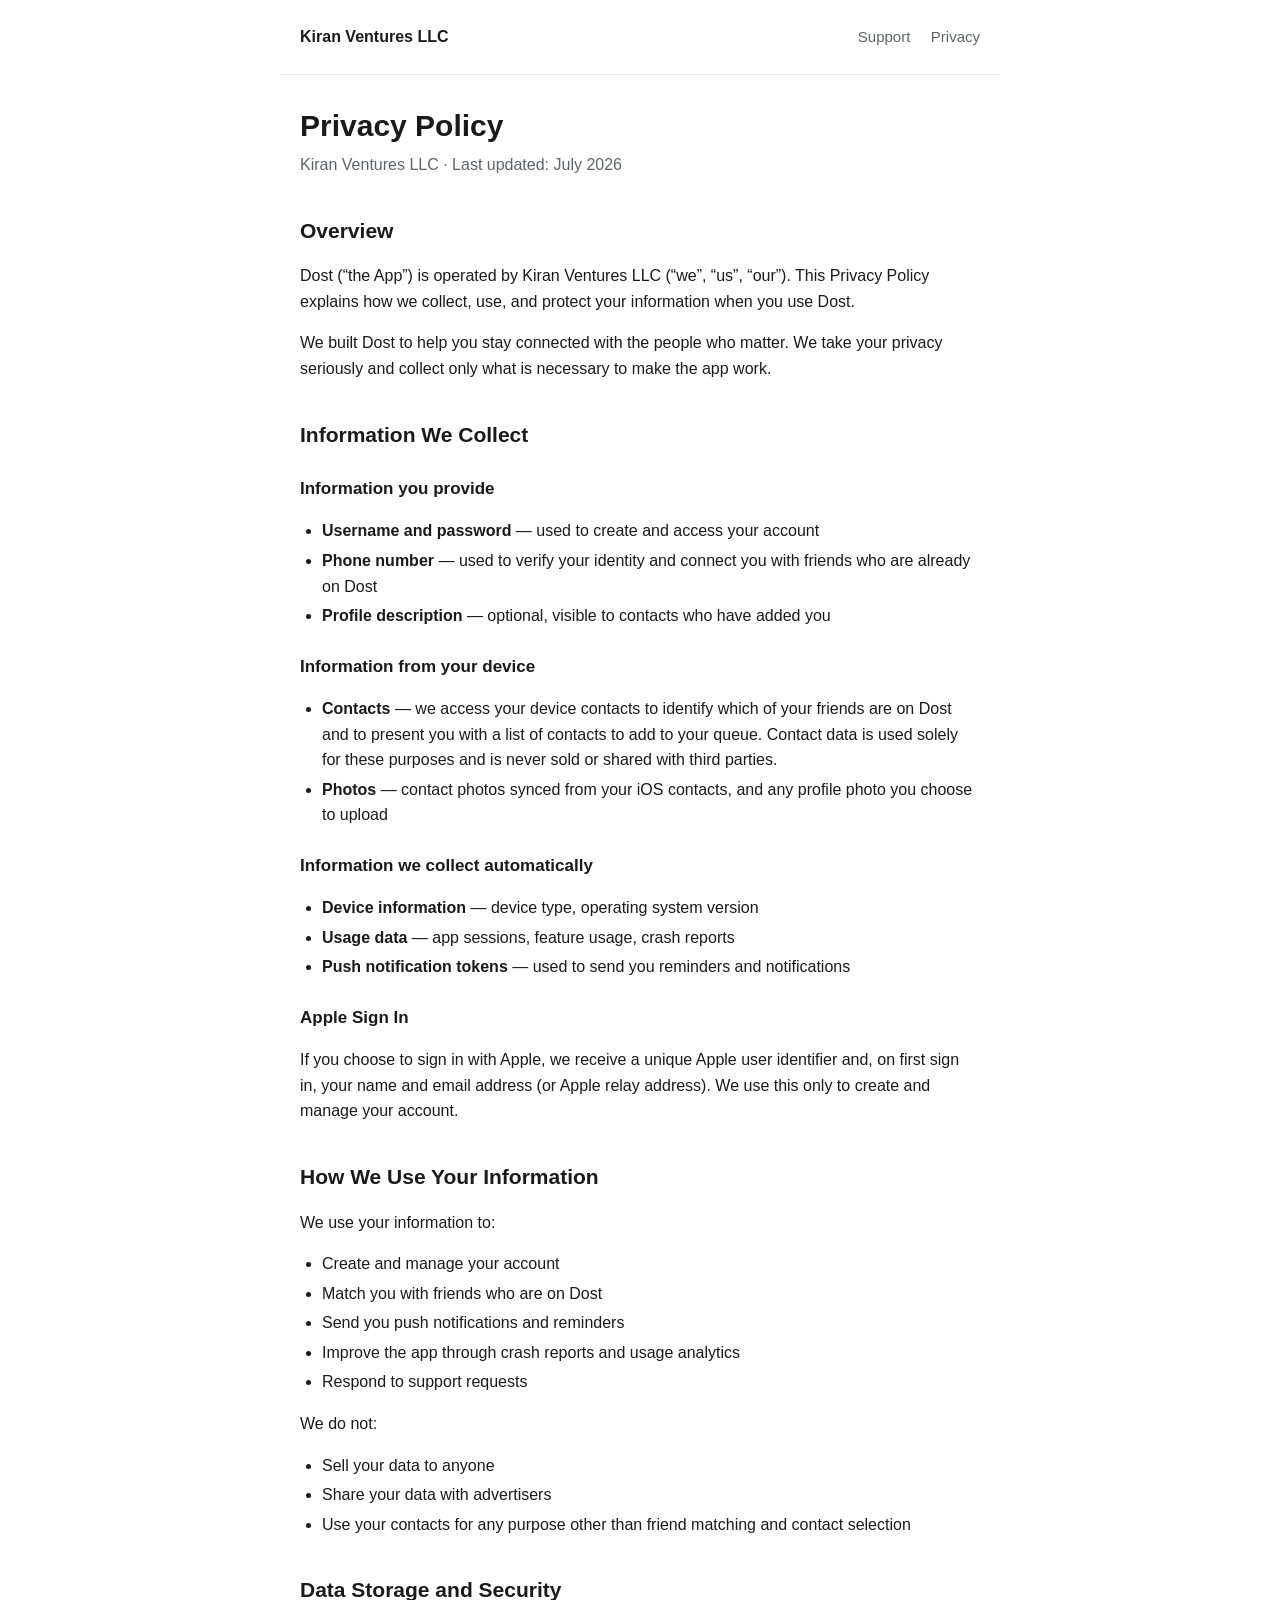
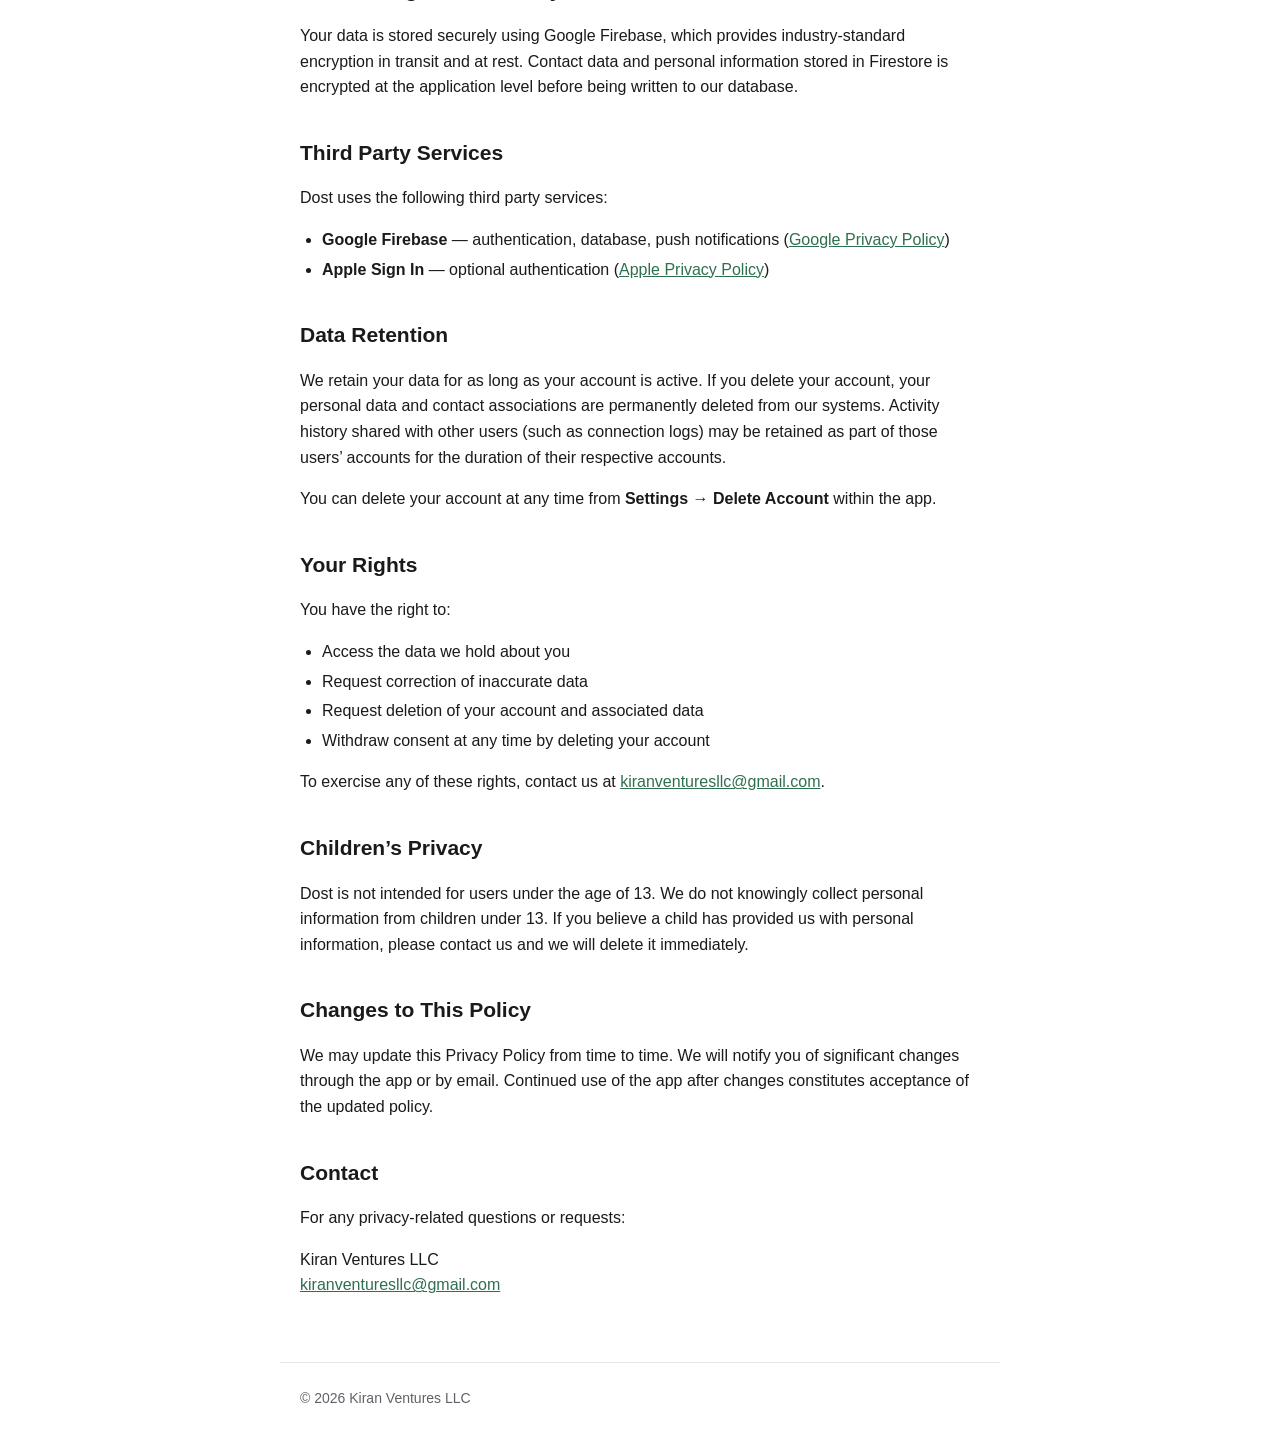
==== dost/privacy/index.html @ 39c9d157 "Add Dost privacy policy and support pages Add the pages Apple requires for App Store submission: - /" ====
<!DOCTYPE html>
<html lang="en">
<head>
  <meta charset="utf-8">
  <meta name="viewport" content="width=device-width, initial-scale=1">
  <title>Privacy Policy - Dost</title>
  <meta name="description" content="Privacy Policy for Dost, an app by Kiran Ventures LLC.">
  <link rel="stylesheet" href="/style.css">
</head>
<body>
  <header>
    <a class="brand" href="/">Kiran Ventures LLC</a>
    <nav>
      <a href="/dost/support/">Support</a>
      <a href="/dost/privacy/">Privacy</a>
    </nav>
  </header>

  <main>
    <h1>Privacy Policy</h1>
    <p class="meta">Kiran Ventures LLC &middot; Last updated: July 2026</p>

    <h2>Overview</h2>
    <p>Dost (&ldquo;the App&rdquo;) is operated by Kiran Ventures LLC (&ldquo;we&rdquo;, &ldquo;us&rdquo;, &ldquo;our&rdquo;). This Privacy Policy explains how we collect, use, and protect your information when you use Dost.</p>
    <p>We built Dost to help you stay connected with the people who matter. We take your privacy seriously and collect only what is necessary to make the app work.</p>

    <h2>Information We Collect</h2>

    <h3>Information you provide</h3>
    <ul>
      <li><strong>Username and password</strong> &mdash; used to create and access your account</li>
      <li><strong>Phone number</strong> &mdash; used to verify your identity and connect you with friends who are already on Dost</li>
      <li><strong>Profile description</strong> &mdash; optional, visible to contacts who have added you</li>
    </ul>

    <h3>Information from your device</h3>
    <ul>
      <li><strong>Contacts</strong> &mdash; we access your device contacts to identify which of your friends are on Dost and to present you with a list of contacts to add to your queue. Contact data is used solely for these purposes and is never sold or shared with third parties.</li>
      <li><strong>Photos</strong> &mdash; contact photos synced from your iOS contacts, and any profile photo you choose to upload</li>
    </ul>

    <h3>Information we collect automatically</h3>
    <ul>
      <li><strong>Device information</strong> &mdash; device type, operating system version</li>
      <li><strong>Usage data</strong> &mdash; app sessions, feature usage, crash reports</li>
      <li><strong>Push notification tokens</strong> &mdash; used to send you reminders and notifications</li>
    </ul>

    <h3>Apple Sign In</h3>
    <p>If you choose to sign in with Apple, we receive a unique Apple user identifier and, on first sign in, your name and email address (or Apple relay address). We use this only to create and manage your account.</p>

    <h2>How We Use Your Information</h2>
    <p>We use your information to:</p>
    <ul>
      <li>Create and manage your account</li>
      <li>Match you with friends who are on Dost</li>
      <li>Send you push notifications and reminders</li>
      <li>Improve the app through crash reports and usage analytics</li>
      <li>Respond to support requests</li>
    </ul>
    <p>We do not:</p>
    <ul>
      <li>Sell your data to anyone</li>
      <li>Share your data with advertisers</li>
      <li>Use your contacts for any purpose other than friend matching and contact selection</li>
    </ul>

    <h2>Data Storage and Security</h2>
    <p>Your data is stored securely using Google Firebase, which provides industry-standard encryption in transit and at rest. Contact data and personal information stored in Firestore is encrypted at the application level before being written to our database.</p>

    <h2>Third Party Services</h2>
    <p>Dost uses the following third party services:</p>
    <ul>
      <li><strong>Google Firebase</strong> &mdash; authentication, database, push notifications (<a href="https://firebase.google.com/support/privacy">Google Privacy Policy</a>)</li>
      <li><strong>Apple Sign In</strong> &mdash; optional authentication (<a href="https://www.apple.com/privacy/">Apple Privacy Policy</a>)</li>
    </ul>

    <h2>Data Retention</h2>
    <p>We retain your data for as long as your account is active. If you delete your account, your personal data and contact associations are permanently deleted from our systems. Activity history shared with other users (such as connection logs) may be retained as part of those users&rsquo; accounts for the duration of their respective accounts.</p>
    <p>You can delete your account at any time from <strong>Settings &rarr; Delete Account</strong> within the app.</p>

    <h2>Your Rights</h2>
    <p>You have the right to:</p>
    <ul>
      <li>Access the data we hold about you</li>
      <li>Request correction of inaccurate data</li>
      <li>Request deletion of your account and associated data</li>
      <li>Withdraw consent at any time by deleting your account</li>
    </ul>
    <p>To exercise any of these rights, contact us at <a href="mailto:kiranventuresllc@gmail.com">kiranventuresllc@gmail.com</a>.</p>

    <h2>Children&rsquo;s Privacy</h2>
    <p>Dost is not intended for users under the age of 13. We do not knowingly collect personal information from children under 13. If you believe a child has provided us with personal information, please contact us and we will delete it immediately.</p>

    <h2>Changes to This Policy</h2>
    <p>We may update this Privacy Policy from time to time. We will notify you of significant changes through the app or by email. Continued use of the app after changes constitutes acceptance of the updated policy.</p>

    <h2>Contact</h2>
    <p>For any privacy-related questions or requests:</p>
    <p>Kiran Ventures LLC<br><a href="mailto:kiranventuresllc@gmail.com">kiranventuresllc@gmail.com</a></p>
  </main>

  <footer>&copy; 2026 Kiran Ventures LLC</footer>
</body>
</html>
---- style.css ----
:root {
  --text: #1a1a1a;
  --muted: #5f6368;
  --border: #e5e5e5;
  --accent: #2f6f4f;
  --bg: #ffffff;
}

* { box-sizing: border-box; }

body {
  margin: 0;
  font-family: -apple-system, BlinkMacSystemFont, "Segoe UI", Roboto, Helvetica, Arial, sans-serif;
  font-size: 16px;
  line-height: 1.6;
  color: var(--text);
  background: var(--bg);
}

header, main, footer {
  max-width: 720px;
  margin: 0 auto;
  padding: 0 20px;
}

header {
  padding-top: 24px;
  padding-bottom: 24px;
  border-bottom: 1px solid var(--border);
  display: flex;
  flex-wrap: wrap;
  gap: 8px 24px;
  align-items: baseline;
  justify-content: space-between;
}

header .brand {
  font-weight: 600;
  color: var(--text);
  text-decoration: none;
}

nav a {
  color: var(--muted);
  text-decoration: none;
  margin-left: 16px;
  font-size: 15px;
}

nav a:first-child { margin-left: 0; }
nav a:hover { color: var(--text); }

main {
  padding-top: 32px;
  padding-bottom: 48px;
}

h1 { font-size: 30px; line-height: 1.25; margin: 0 0 8px; }
h2 { font-size: 21px; margin: 36px 0 8px; }
h3 { font-size: 17px; margin: 24px 0 4px; }

.meta { color: var(--muted); margin: 0 0 24px; }

a { color: var(--accent); }

ul { padding-left: 22px; }
li { margin: 4px 0; }

.card {
  border: 1px solid var(--border);
  border-radius: 10px;
  padding: 20px 24px;
  margin: 16px 0;
}

.card h2, .card h3 { margin-top: 0; }

footer {
  padding-top: 24px;
  padding-bottom: 40px;
  border-top: 1px solid var(--border);
  color: var(--muted);
  font-size: 14px;
}
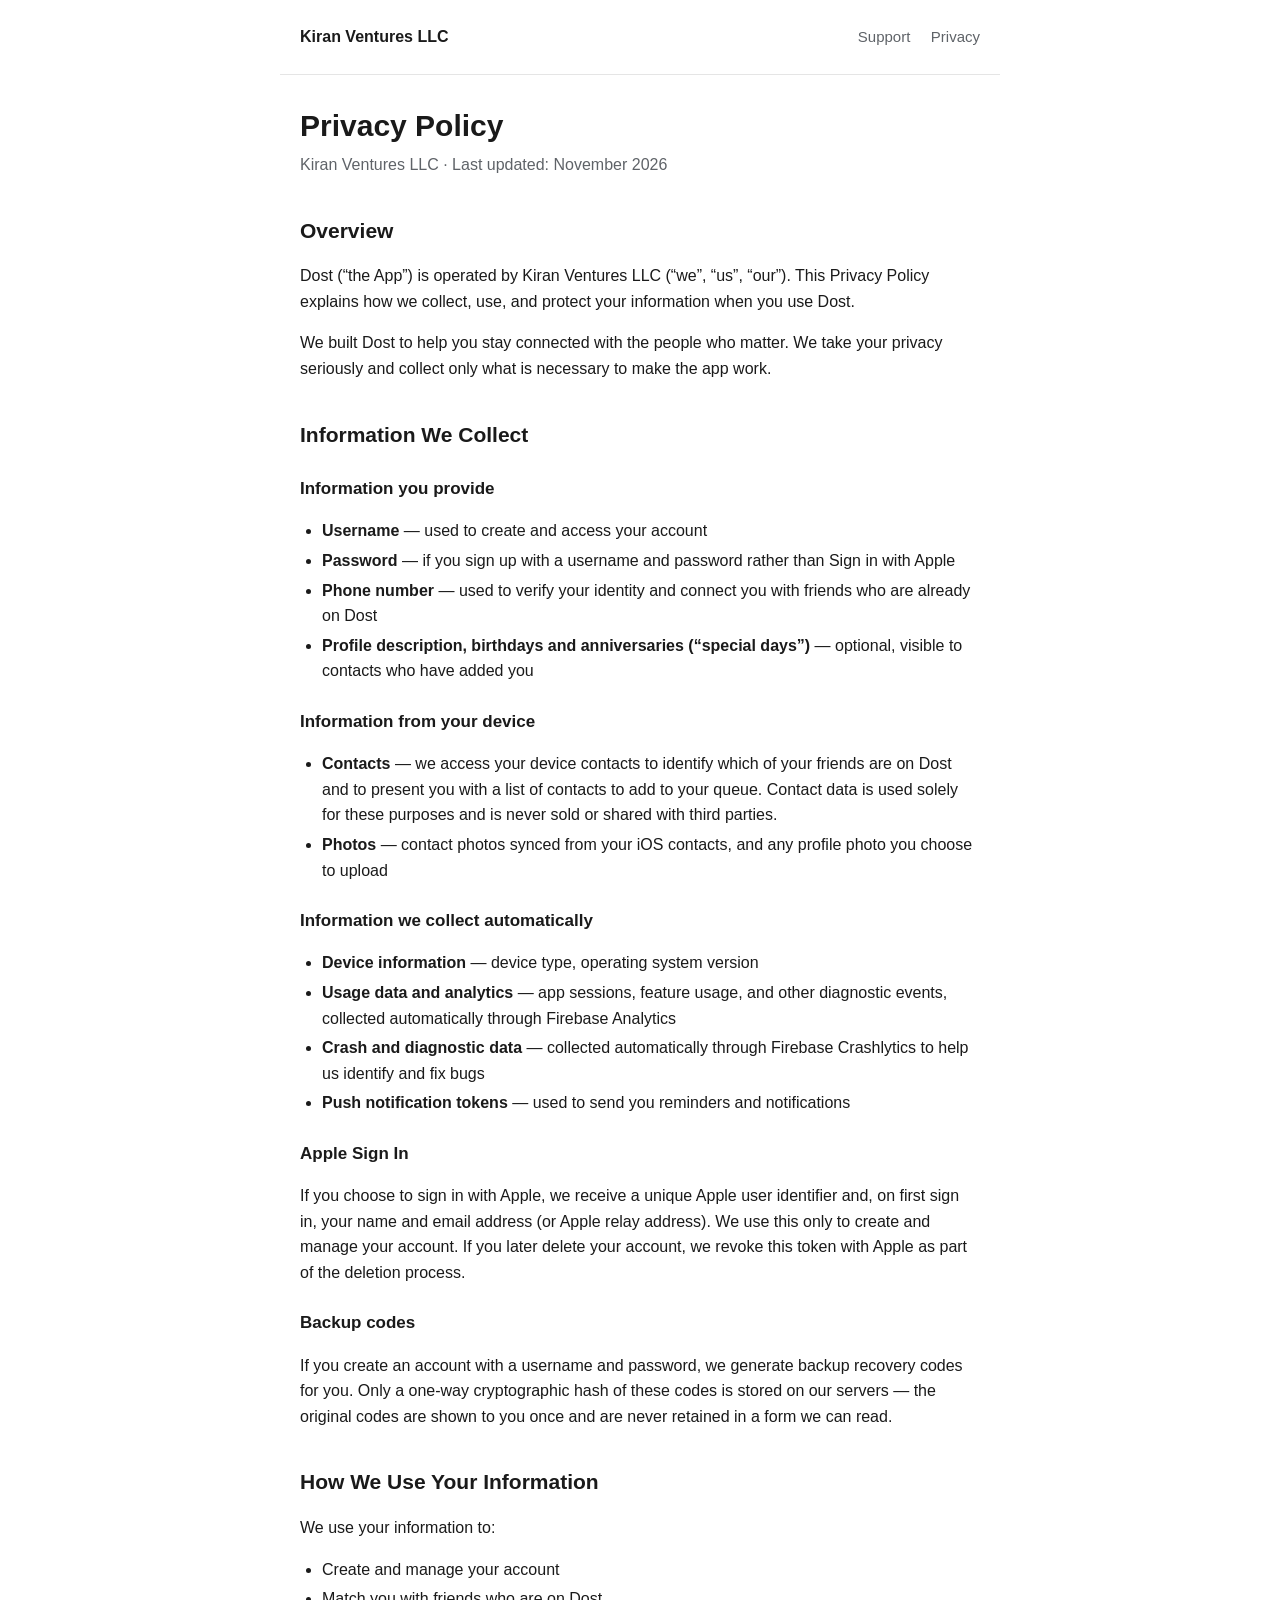
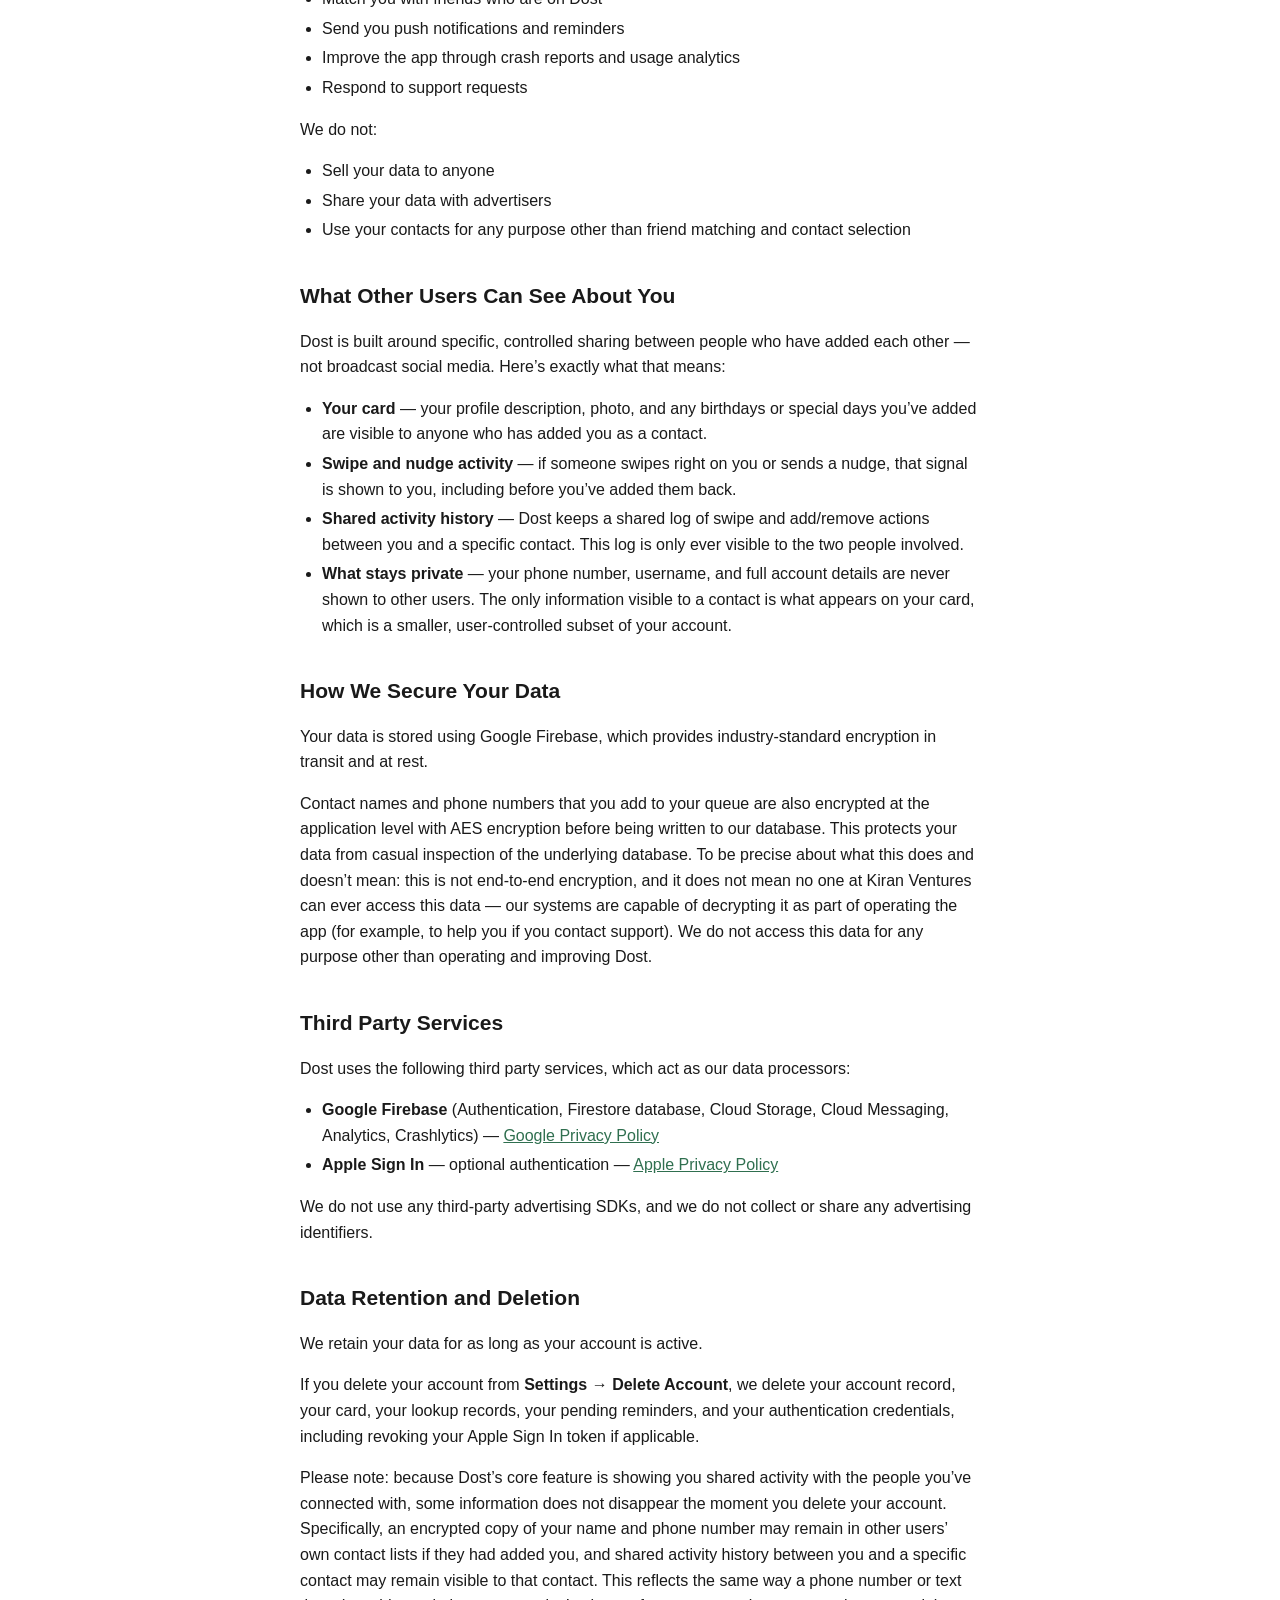
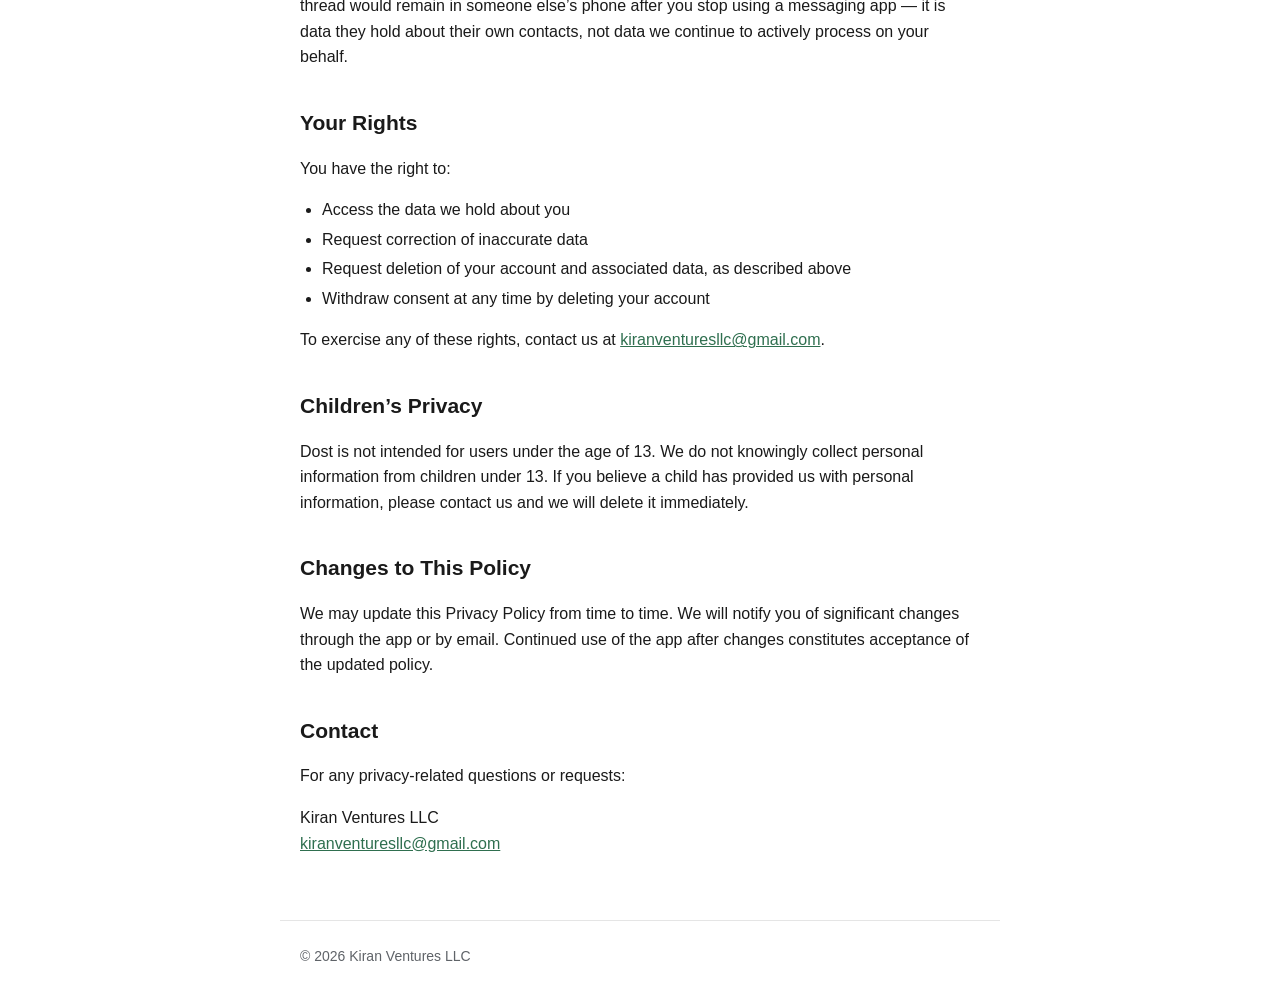
==== commit fc07982b: "Update Dost privacy policy for November 2026 Expand the policy to describe backup codes, Firebase An" ====
--- a/dost/privacy/index.html
+++ b/dost/privacy/index.html
@@ -18,7 +18,7 @@
 
   <main>
     <h1>Privacy Policy</h1>
-    <p class="meta">Kiran Ventures LLC &middot; Last updated: July 2026</p>
+    <p class="meta">Kiran Ventures LLC &middot; Last updated: November 2026</p>
 
     <h2>Overview</h2>
     <p>Dost (&ldquo;the App&rdquo;) is operated by Kiran Ventures LLC (&ldquo;we&rdquo;, &ldquo;us&rdquo;, &ldquo;our&rdquo;). This Privacy Policy explains how we collect, use, and protect your information when you use Dost.</p>
@@ -28,9 +28,10 @@
 
     <h3>Information you provide</h3>
     <ul>
-      <li><strong>Username and password</strong> &mdash; used to create and access your account</li>
+      <li><strong>Username</strong> &mdash; used to create and access your account</li>
+      <li><strong>Password</strong> &mdash; if you sign up with a username and password rather than Sign in with Apple</li>
       <li><strong>Phone number</strong> &mdash; used to verify your identity and connect you with friends who are already on Dost</li>
-      <li><strong>Profile description</strong> &mdash; optional, visible to contacts who have added you</li>
+      <li><strong>Profile description, birthdays and anniversaries (&ldquo;special days&rdquo;)</strong> &mdash; optional, visible to contacts who have added you</li>
     </ul>
 
     <h3>Information from your device</h3>
@@ -42,12 +43,16 @@
     <h3>Information we collect automatically</h3>
     <ul>
       <li><strong>Device information</strong> &mdash; device type, operating system version</li>
-      <li><strong>Usage data</strong> &mdash; app sessions, feature usage, crash reports</li>
+      <li><strong>Usage data and analytics</strong> &mdash; app sessions, feature usage, and other diagnostic events, collected automatically through Firebase Analytics</li>
+      <li><strong>Crash and diagnostic data</strong> &mdash; collected automatically through Firebase Crashlytics to help us identify and fix bugs</li>
       <li><strong>Push notification tokens</strong> &mdash; used to send you reminders and notifications</li>
     </ul>
 
     <h3>Apple Sign In</h3>
-    <p>If you choose to sign in with Apple, we receive a unique Apple user identifier and, on first sign in, your name and email address (or Apple relay address). We use this only to create and manage your account.</p>
+    <p>If you choose to sign in with Apple, we receive a unique Apple user identifier and, on first sign in, your name and email address (or Apple relay address). We use this only to create and manage your account. If you later delete your account, we revoke this token with Apple as part of the deletion process.</p>
+
+    <h3>Backup codes</h3>
+    <p>If you create an account with a username and password, we generate backup recovery codes for you. Only a one-way cryptographic hash of these codes is stored on our servers &mdash; the original codes are shown to you once and are never retained in a form we can read.</p>
 
     <h2>How We Use Your Information</h2>
     <p>We use your information to:</p>
@@ -65,26 +70,38 @@
       <li>Use your contacts for any purpose other than friend matching and contact selection</li>
     </ul>
 
-    <h2>Data Storage and Security</h2>
-    <p>Your data is stored securely using Google Firebase, which provides industry-standard encryption in transit and at rest. Contact data and personal information stored in Firestore is encrypted at the application level before being written to our database.</p>
+    <h2>What Other Users Can See About You</h2>
+    <p>Dost is built around specific, controlled sharing between people who have added each other &mdash; not broadcast social media. Here&rsquo;s exactly what that means:</p>
+    <ul>
+      <li><strong>Your card</strong> &mdash; your profile description, photo, and any birthdays or special days you&rsquo;ve added are visible to anyone who has added you as a contact.</li>
+      <li><strong>Swipe and nudge activity</strong> &mdash; if someone swipes right on you or sends a nudge, that signal is shown to you, including before you&rsquo;ve added them back.</li>
+      <li><strong>Shared activity history</strong> &mdash; Dost keeps a shared log of swipe and add/remove actions between you and a specific contact. This log is only ever visible to the two people involved.</li>
+      <li><strong>What stays private</strong> &mdash; your phone number, username, and full account details are never shown to other users. The only information visible to a contact is what appears on your card, which is a smaller, user-controlled subset of your account.</li>
+    </ul>
+
+    <h2>How We Secure Your Data</h2>
+    <p>Your data is stored using Google Firebase, which provides industry-standard encryption in transit and at rest.</p>
+    <p>Contact names and phone numbers that you add to your queue are also encrypted at the application level with AES encryption before being written to our database. This protects your data from casual inspection of the underlying database. To be precise about what this does and doesn&rsquo;t mean: this is not end-to-end encryption, and it does not mean no one at Kiran Ventures can ever access this data &mdash; our systems are capable of decrypting it as part of operating the app (for example, to help you if you contact support). We do not access this data for any purpose other than operating and improving Dost.</p>
 
     <h2>Third Party Services</h2>
-    <p>Dost uses the following third party services:</p>
+    <p>Dost uses the following third party services, which act as our data processors:</p>
     <ul>
-      <li><strong>Google Firebase</strong> &mdash; authentication, database, push notifications (<a href="https://firebase.google.com/support/privacy">Google Privacy Policy</a>)</li>
-      <li><strong>Apple Sign In</strong> &mdash; optional authentication (<a href="https://www.apple.com/privacy/">Apple Privacy Policy</a>)</li>
+      <li><strong>Google Firebase</strong> (Authentication, Firestore database, Cloud Storage, Cloud Messaging, Analytics, Crashlytics) &mdash; <a href="https://firebase.google.com/support/privacy">Google Privacy Policy</a></li>
+      <li><strong>Apple Sign In</strong> &mdash; optional authentication &mdash; <a href="https://www.apple.com/privacy/">Apple Privacy Policy</a></li>
     </ul>
+    <p>We do not use any third-party advertising SDKs, and we do not collect or share any advertising identifiers.</p>
 
-    <h2>Data Retention</h2>
-    <p>We retain your data for as long as your account is active. If you delete your account, your personal data and contact associations are permanently deleted from our systems. Activity history shared with other users (such as connection logs) may be retained as part of those users&rsquo; accounts for the duration of their respective accounts.</p>
-    <p>You can delete your account at any time from <strong>Settings &rarr; Delete Account</strong> within the app.</p>
+    <h2>Data Retention and Deletion</h2>
+    <p>We retain your data for as long as your account is active.</p>
+    <p>If you delete your account from <strong>Settings &rarr; Delete Account</strong>, we delete your account record, your card, your lookup records, your pending reminders, and your authentication credentials, including revoking your Apple Sign In token if applicable.</p>
+    <p>Please note: because Dost&rsquo;s core feature is showing you shared activity with the people you&rsquo;ve connected with, some information does not disappear the moment you delete your account. Specifically, an encrypted copy of your name and phone number may remain in other users&rsquo; own contact lists if they had added you, and shared activity history between you and a specific contact may remain visible to that contact. This reflects the same way a phone number or text thread would remain in someone else&rsquo;s phone after you stop using a messaging app &mdash; it is data they hold about their own contacts, not data we continue to actively process on your behalf.</p>
 
     <h2>Your Rights</h2>
     <p>You have the right to:</p>
     <ul>
       <li>Access the data we hold about you</li>
       <li>Request correction of inaccurate data</li>
-      <li>Request deletion of your account and associated data</li>
+      <li>Request deletion of your account and associated data, as described above</li>
       <li>Withdraw consent at any time by deleting your account</li>
     </ul>
     <p>To exercise any of these rights, contact us at <a href="mailto:kiranventuresllc@gmail.com">kiranventuresllc@gmail.com</a>.</p>
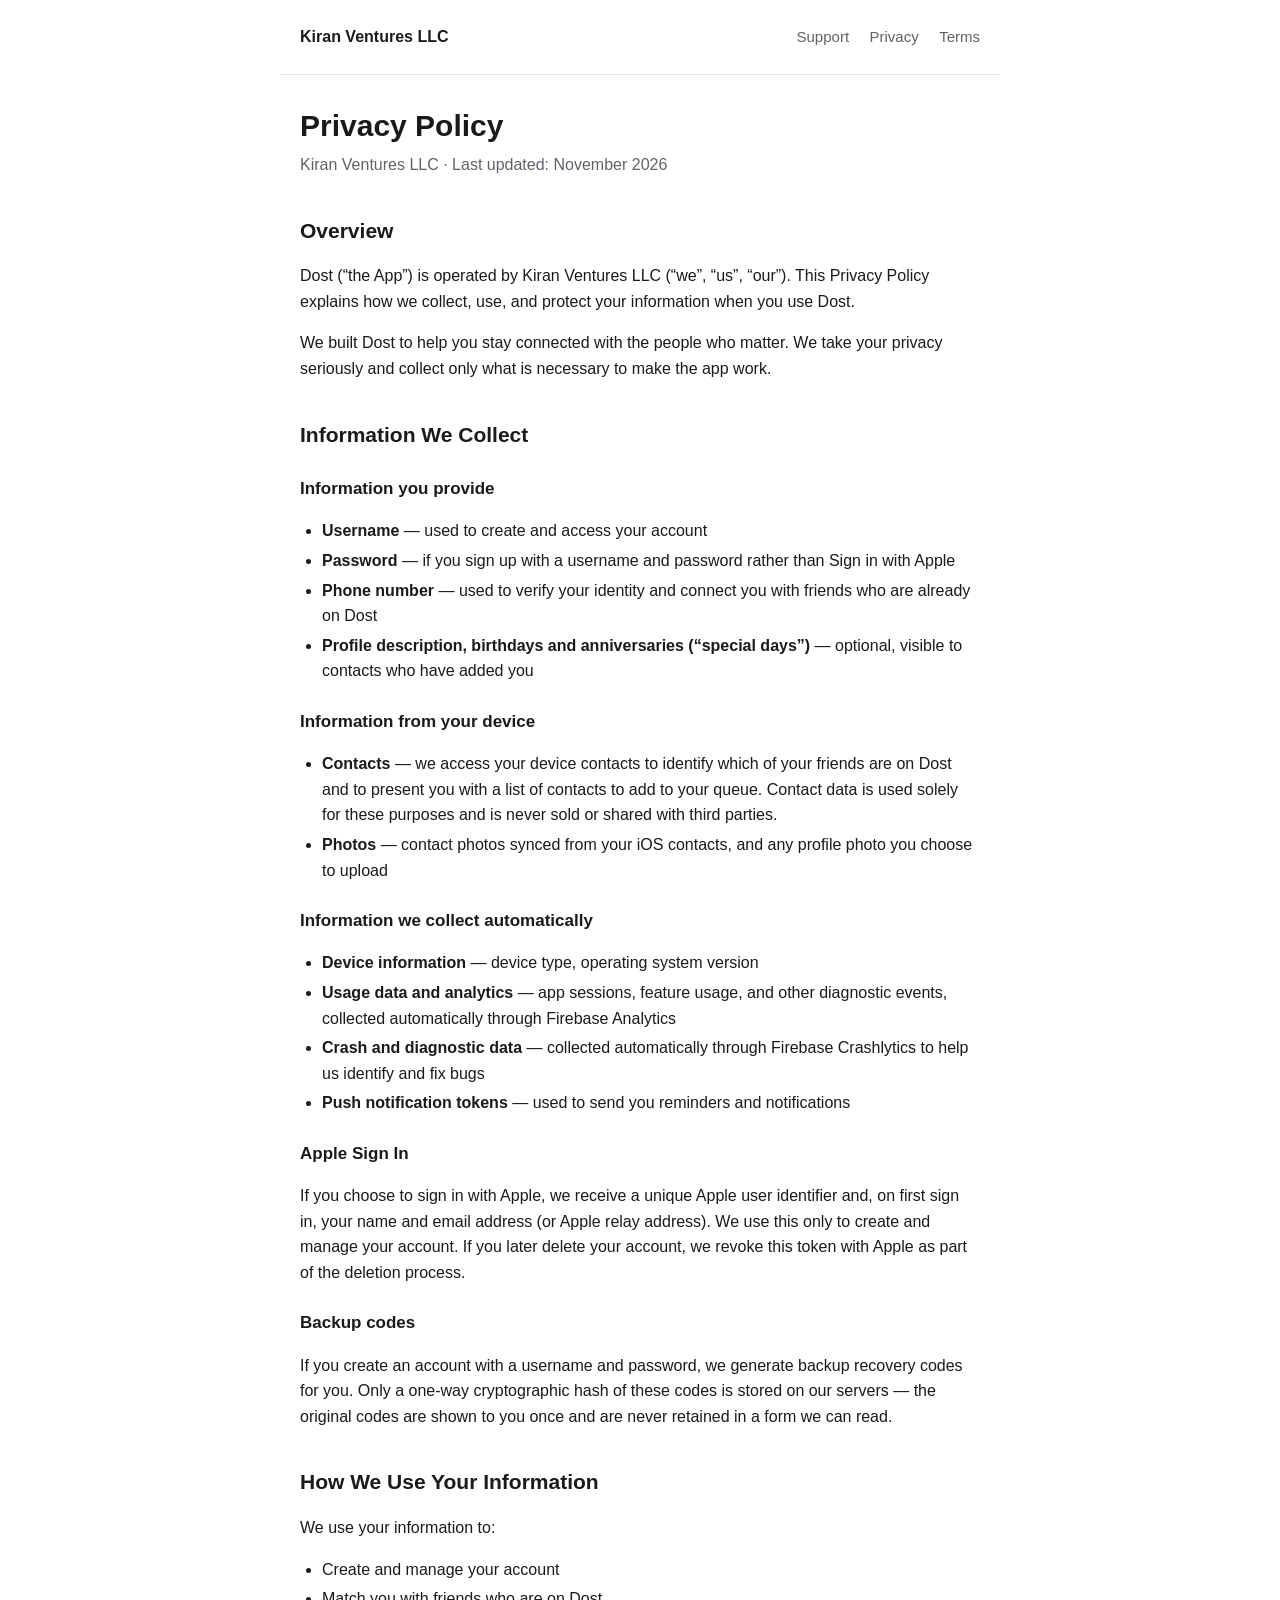
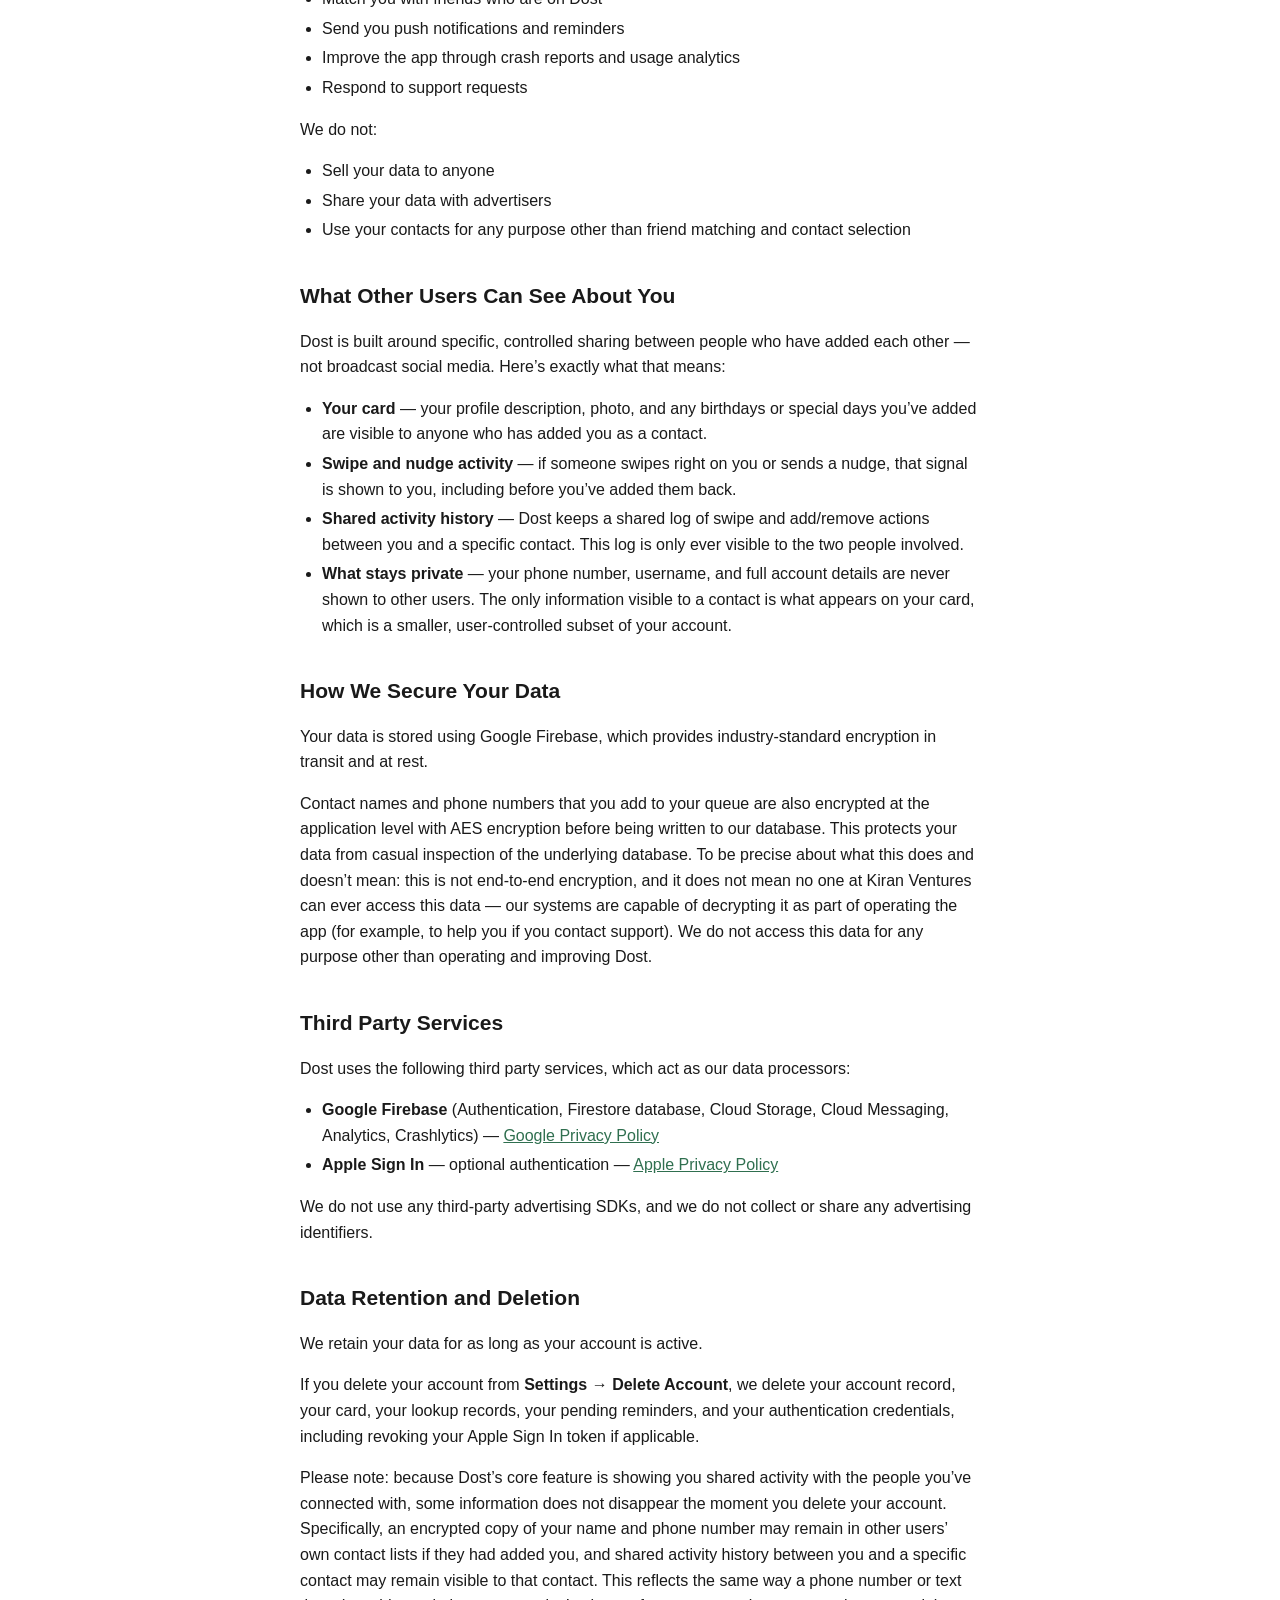
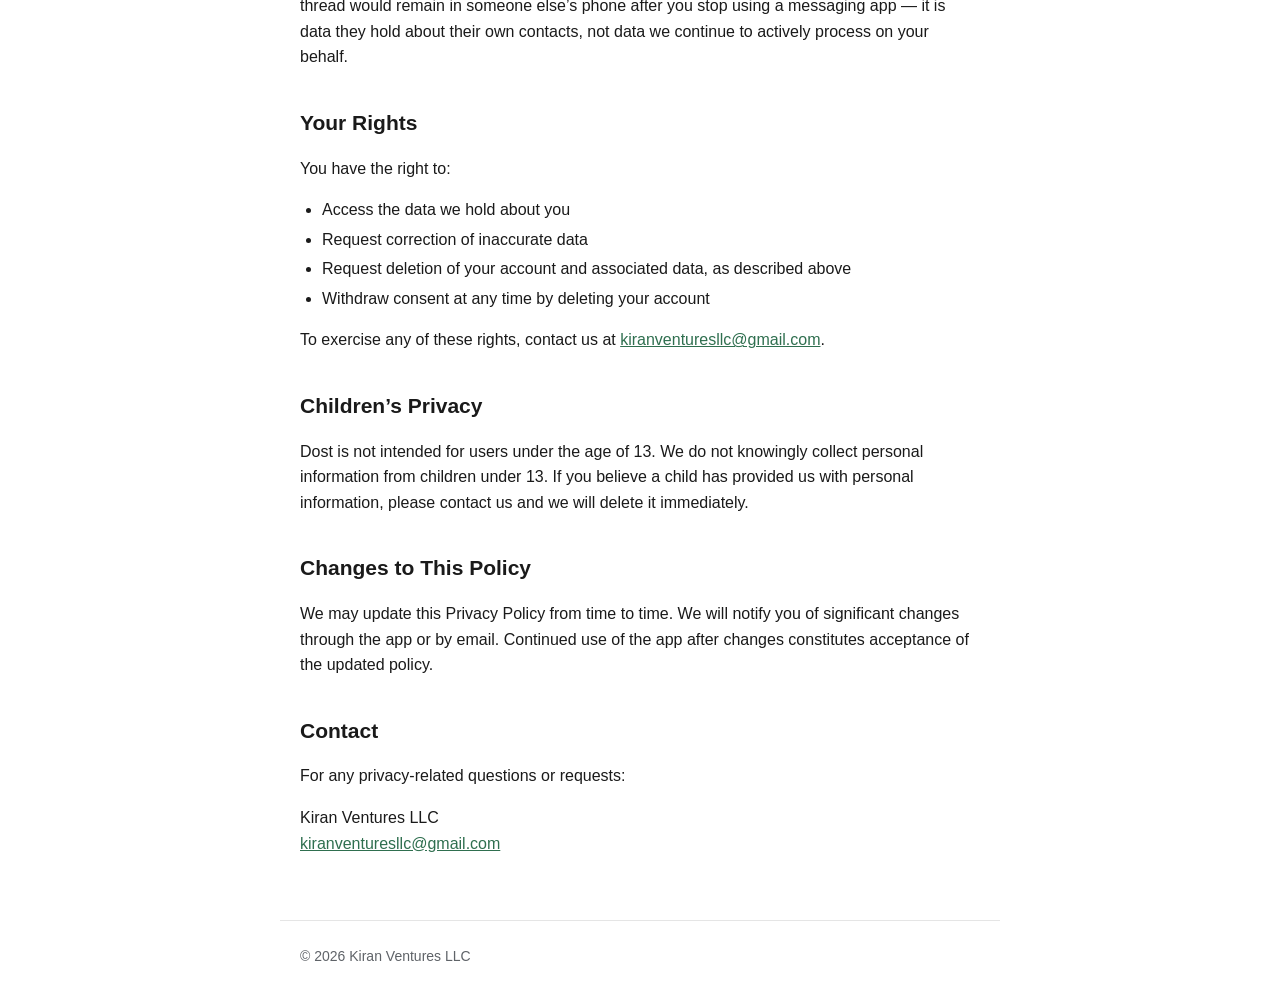
==== commit 1392a2c2: "Add Dost terms of service page Publish the Dost Terms of Service at /dost/terms/ with a linked table" ====
--- a/dost/privacy/index.html
+++ b/dost/privacy/index.html
@@ -13,6 +13,7 @@
     <nav>
       <a href="/dost/support/">Support</a>
       <a href="/dost/privacy/">Privacy</a>
+      <a href="/dost/terms/">Terms</a>
     </nav>
   </header>
 
